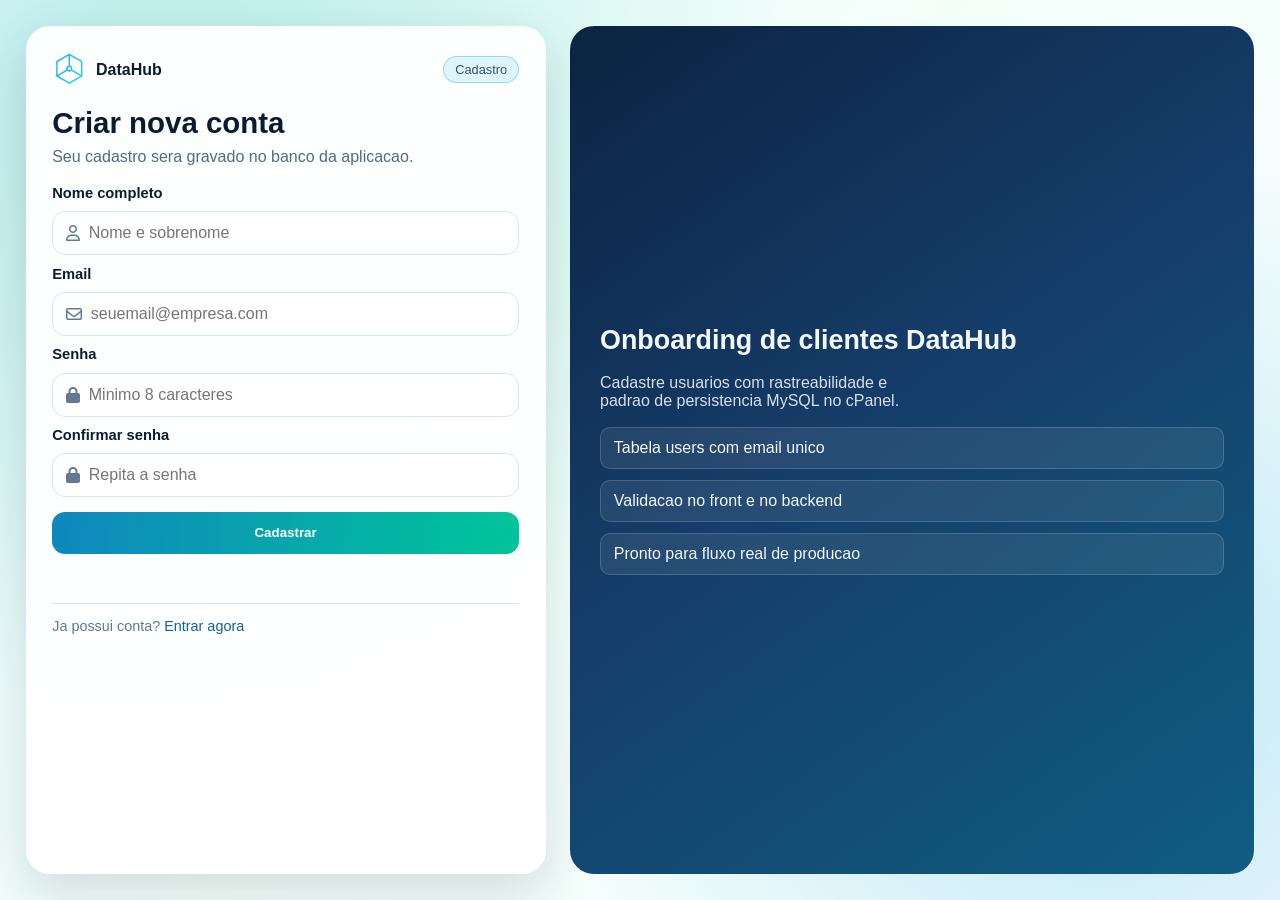
==== cadastro/index.html @ 50fc7774 "feat: Area de longin inserida" ====
<!DOCTYPE html>
<html lang="pt-BR">
<head>
    <meta charset="UTF-8">
    <meta name="viewport" content="width=device-width, initial-scale=1.0">
    <title>DataHub | Cadastro</title>
    <link rel="icon" href="../png/favicon.ico" type="image/x-icon">
    <link rel="stylesheet" href="https://cdnjs.cloudflare.com/ajax/libs/font-awesome/6.4.0/css/all.min.css">
    <link rel="stylesheet" href="../css/auth.css">
</head>
<body>
    <main class="auth-layout">
        <section class="auth-card" aria-labelledby="title-cadastro">
            <div class="brand">
                <a href="../" class="brand-link" aria-label="Voltar para home">
                    <img src="../png/datahub-logo.png" alt="DataHub" onerror="this.style.display='none';">
                    <strong>DataHub</strong>
                </a>
                <span class="badge">Cadastro</span>
            </div>

            <h1 id="title-cadastro">Criar nova conta</h1>
            <p class="subtitle">Seu cadastro sera gravado no banco da aplicacao.</p>

            <form id="registerForm" class="auth-form" novalidate>
                <label for="name">Nome completo</label>
                <div class="field">
                    <i class="fa-regular fa-user"></i>
                    <input id="name" type="text" name="name" placeholder="Nome e sobrenome" autocomplete="name" required>
                </div>

                <label for="email">Email</label>
                <div class="field">
                    <i class="fa-regular fa-envelope"></i>
                    <input id="email" type="email" name="email" placeholder="seuemail@empresa.com" autocomplete="email" required>
                </div>

                <label for="password">Senha</label>
                <div class="field">
                    <i class="fa-solid fa-lock"></i>
                    <input id="password" type="password" name="password" placeholder="Minimo 8 caracteres" autocomplete="new-password" required>
                </div>

                <label for="confirmPassword">Confirmar senha</label>
                <div class="field">
                    <i class="fa-solid fa-lock"></i>
                    <input id="confirmPassword" type="password" name="confirmPassword" placeholder="Repita a senha" autocomplete="new-password" required>
                </div>

                <button type="submit" class="btn-auth">Cadastrar</button>
                <p id="feedback" class="feedback" aria-live="polite"></p>
            </form>

            <div class="card-footer">
                Ja possui conta? <a class="link-inline" href="../login/">Entrar agora</a>
            </div>
        </section>

        <aside class="auth-aside">
            <h2>Onboarding de clientes DataHub</h2>
            <p>Cadastre usuarios com rastreabilidade e padrao de persistencia MySQL no cPanel.</p>
            <div class="auth-points">
                <article>Tabela users com email unico</article>
                <article>Validacao no front e no backend</article>
                <article>Pronto para fluxo real de producao</article>
            </div>
        </aside>
    </main>

    <script src="../js/auth-register.js"></script>
</body>
</html>
---- css/auth.css ----
:root {
    --ink: #0b1b33;
    --ink-soft: #355372;
    --cyan: #06a8dc;
    --mint: #00c59a;
    --bg: #f4fbff;
    --card: #ffffff;
    --line: #d7e5f2;
    --danger: #b23333;
    --ok: #158a58;
}

* {
    margin: 0;
    padding: 0;
    box-sizing: border-box;
}

body {
    min-height: 100vh;
    font-family: "Inter", sans-serif;
    color: var(--ink);
    background:
        radial-gradient(circle at 15% 15%, rgba(0, 197, 154, 0.23), transparent 45%),
        radial-gradient(circle at 85% 75%, rgba(6, 168, 220, 0.24), transparent 42%),
        linear-gradient(130deg, #e9f7ff 0%, #f2fff9 47%, #f8fbff 100%);
}

.auth-layout {
    min-height: 100vh;
    display: grid;
    grid-template-columns: minmax(320px, 520px) minmax(280px, 1fr);
    gap: 1.5rem;
    padding: 1.6rem;
}

.auth-card {
    background: rgba(255, 255, 255, 0.95);
    border: 1px solid rgba(255, 255, 255, 0.85);
    border-radius: 24px;
    box-shadow: 0 20px 50px rgba(11, 27, 51, 0.14);
    padding: 1.6rem;
}

.brand {
    display: flex;
    justify-content: space-between;
    align-items: center;
    margin-bottom: 1.2rem;
}

.brand-link {
    text-decoration: none;
    color: inherit;
    display: inline-flex;
    align-items: center;
    gap: 0.55rem;
}

.brand-link img {
    width: 35px;
    height: 35px;
    object-fit: contain;
    border-radius: 10px;
}

.badge {
    background: rgba(6, 168, 220, 0.12);
    color: var(--ink-soft);
    border: 1px solid rgba(6, 168, 220, 0.35);
    border-radius: 999px;
    padding: 0.3rem 0.68rem;
    font-size: 0.8rem;
}

.auth-card h1 {
    font-size: clamp(1.45rem, 2.3vw, 2rem);
    margin-bottom: 0.45rem;
}

.auth-card .subtitle {
    color: #4f6b86;
    margin-bottom: 1.2rem;
}

.auth-form {
    display: flex;
    flex-direction: column;
    gap: 0.65rem;
}

.auth-form label {
    font-size: 0.92rem;
    font-weight: 700;
}

.field {
    display: flex;
    align-items: center;
    gap: 0.55rem;
    border: 1px solid var(--line);
    border-radius: 13px;
    padding: 0.75rem 0.8rem;
    background: var(--card);
}

.field:focus-within {
    border-color: var(--cyan);
    box-shadow: 0 0 0 4px rgba(6, 168, 220, 0.16);
}

.field i {
    color: #607a95;
}

.field input {
    width: 100%;
    border: none;
    outline: none;
    background: transparent;
    font: inherit;
    color: var(--ink);
}

.form-row {
    display: flex;
    justify-content: space-between;
    align-items: center;
    margin: 0.2rem 0 0.25rem;
    gap: 1rem;
}

.form-row label {
    display: inline-flex;
    gap: 0.45rem;
    align-items: center;
    font-weight: 500;
    color: #4d6680;
}

.form-row a,
.link-inline {
    color: #0b6198;
    text-decoration: none;
    font-size: 0.9rem;
}

.btn-auth {
    margin-top: 0.25rem;
    border: none;
    border-radius: 13px;
    background: linear-gradient(95deg, #0f87be 0%, #00c59a 100%);
    color: #fff;
    font-weight: 700;
    cursor: pointer;
    padding: 0.84rem 1rem;
    transition: transform 0.18s, box-shadow 0.18s;
}

.btn-auth:hover {
    transform: translateY(-1px);
    box-shadow: 0 10px 20px rgba(15, 135, 190, 0.28);
}

.feedback {
    min-height: 1.2rem;
    font-size: 0.88rem;
    margin-top: 0.2rem;
}

.feedback.error { color: var(--danger); }
.feedback.success { color: var(--ok); }

.card-footer {
    border-top: 1px solid var(--line);
    margin-top: 1rem;
    padding-top: 0.9rem;
    color: #5f7891;
    font-size: 0.9rem;
}

.auth-aside {
    border-radius: 24px;
    background: linear-gradient(145deg, #0c2342 0%, #153d69 45%, #0f5d81 100%);
    color: #f3f8ff;
    padding: 1.9rem;
    display: flex;
    flex-direction: column;
    justify-content: center;
    gap: 1.1rem;
}

.auth-aside h2 {
    font-size: clamp(1.3rem, 2.1vw, 1.9rem);
}

.auth-aside p {
    color: rgba(243, 248, 255, 0.87);
    max-width: 36ch;
}

.auth-points {
    display: grid;
    gap: 0.7rem;
}

.auth-points article {
    background: rgba(255, 255, 255, 0.08);
    border: 1px solid rgba(255, 255, 255, 0.16);
    border-radius: 10px;
    padding: 0.68rem 0.8rem;
}

/* Refinamentos visuais apenas da pagina de login */
body.login-page {
    font-family: "Manrope", sans-serif;
}

body.login-page .auth-layout {
    max-width: 1180px;
    margin: 0 auto;
    align-items: center;
    padding: 1rem;
    gap: 1.15rem;
}

body.login-page .auth-card,
body.login-page .auth-aside {
    padding: 1.25rem 1.3rem;
    position: relative;
    overflow: hidden;
    transition: transform 220ms ease, box-shadow 240ms ease, border-color 240ms ease;
}

body.login-page .auth-card::before,
body.login-page .auth-aside::before {
    content: "";
    position: absolute;
    inset: 0;
    background: radial-gradient(circle at 80% 12%, rgba(164, 235, 255, 0.22), rgba(164, 235, 255, 0) 48%);
    opacity: 0;
    transition: opacity 240ms ease;
    pointer-events: none;
}

body.login-page .auth-card:hover,
body.login-page .auth-aside:hover {
    transform: translateY(-3px);
}

body.login-page .auth-card:hover {
    border-color: rgba(12, 143, 191, 0.35);
    box-shadow: 0 18px 34px rgba(7, 30, 56, 0.17);
}

body.login-page .auth-aside:hover {
    border-color: rgba(158, 228, 255, 0.42);
    box-shadow: 0 20px 38px rgba(4, 14, 34, 0.34);
}

body.login-page .auth-card:hover::before,
body.login-page .auth-aside:hover::before {
    opacity: 1;
}

body.login-page .brand-link strong,
body.login-page .auth-card h1,
body.login-page .auth-aside h2 {
    font-family: "Space Grotesk", sans-serif;
}

body.login-page .aside-logo-wrap {
    width: 54px;
    height: 54px;
    border-radius: 14px;
    background: rgba(255, 255, 255, 0.1);
    border: 1px solid rgba(255, 255, 255, 0.24);
    display: flex;
    align-items: center;
    justify-content: center;
}

body.login-page .aside-logo-wrap img {
    width: 35px;
    height: 35px;
    object-fit: contain;
}

body.login-page .auth-aside {
    gap: 0.85rem;
}

body.login-page .auth-aside h2 {
    font-size: clamp(1.2rem, 1.9vw, 1.6rem);
}

body.login-page .auth-aside p {
    font-size: 0.95rem;
}

body.login-page .cloud-visual {
    margin: 0.35rem 0;
    border-radius: 14px;
    border: 1px solid rgba(255, 255, 255, 0.22);
    background: linear-gradient(140deg, rgba(255, 255, 255, 0.12), rgba(157, 232, 255, 0.06));
    min-height: 140px;
    position: relative;
    display: flex;
    align-items: center;
    justify-content: center;
    overflow: hidden;
    box-shadow: inset 0 1px 0 rgba(255, 255, 255, 0.24), 0 10px 24px rgba(3, 12, 29, 0.22);
}

body.login-page .cloud-visual i {
    font-size: clamp(2.7rem, 5.5vw, 4.3rem);
    color: rgba(182, 240, 255, 0.88);
    text-shadow: 0 0 28px rgba(43, 199, 255, 0.35);
    z-index: 2;
}

body.login-page .cloud-dot {
    position: absolute;
    border-radius: 999px;
    background: rgba(194, 242, 255, 0.42);
    filter: blur(0.2px);
}

body.login-page .cloud-dot-1 {
    width: 58px;
    height: 58px;
    top: 26px;
    left: 26px;
}

body.login-page .cloud-dot-2 {
    width: 36px;
    height: 36px;
    right: 40px;
    top: 34px;
}

body.login-page .cloud-dot-3 {
    width: 24px;
    height: 24px;
    right: 70px;
    bottom: 26px;
}

body.login-page .auth-points {
    gap: 0.45rem;
}

body.login-page .auth-points article {
    display: flex;
    align-items: center;
    gap: 0.55rem;
    font-size: 0.9rem;
    padding: 0.58rem 0.7rem;
}

body.login-page .auth-points article i {
    color: #9ee7ff;
}

body.login-page .auth-card .subtitle {
    margin-bottom: 0.9rem;
}

body.login-page .auth-form {
    gap: 0.55rem;
}

body.login-page .card-footer {
    margin-top: 0.8rem;
    padding-top: 0.7rem;
    font-size: 0.84rem;
}

@media (max-width: 980px) {
    .auth-layout {
        grid-template-columns: 1fr;
        padding: 1rem;
    }

    .auth-aside {
        order: -1;
        min-height: 220px;
    }

    body.login-page .auth-layout {
        padding: 0.75rem;
        gap: 0.9rem;
    }

    body.login-page .auth-aside {
        min-height: auto;
        padding: 1rem;
    }

    body.login-page .cloud-visual {
        min-height: 120px;
    }
}
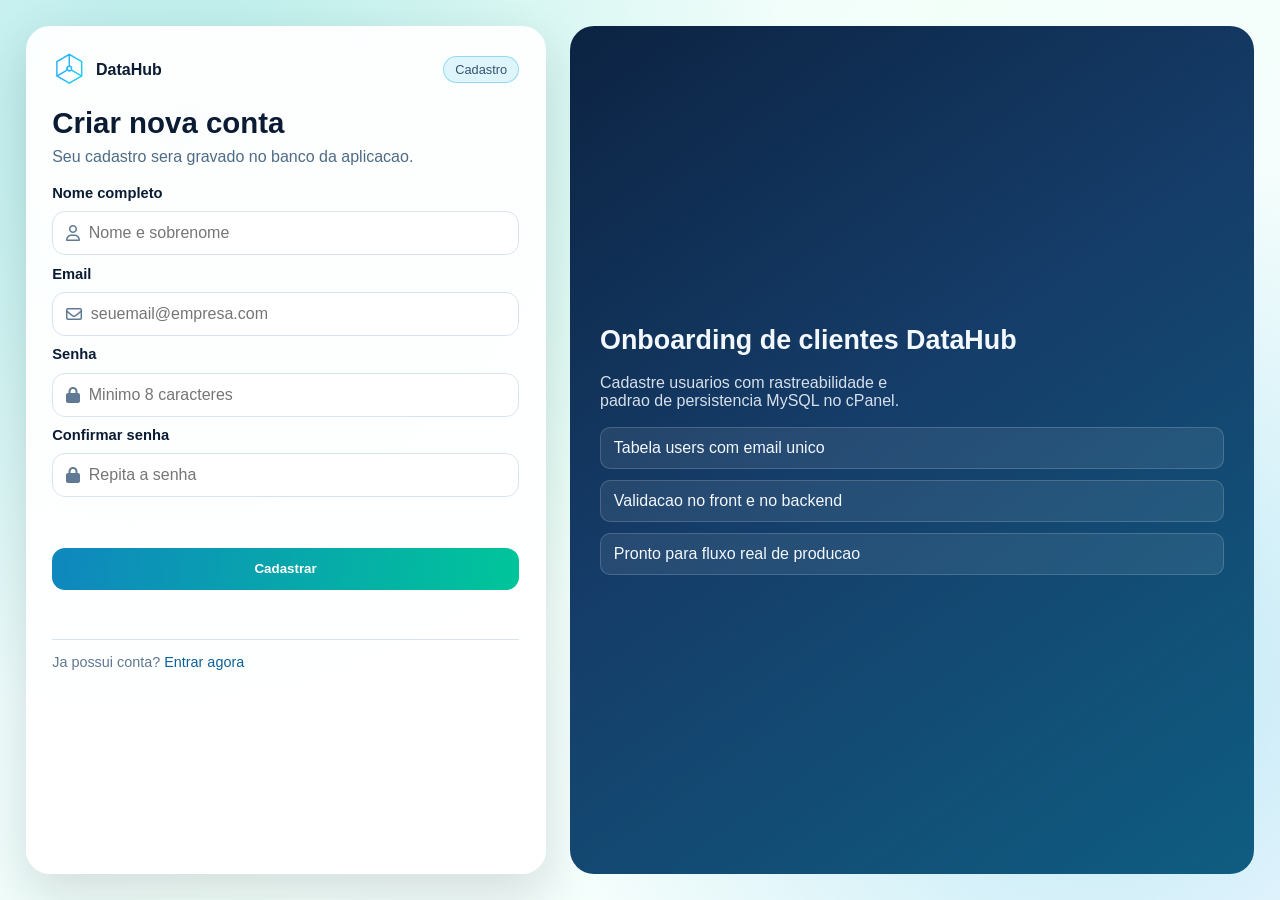
==== commit 8fbd5404: "Security Update - reCAPTCHA insert" ====
--- a/cadastro/index.html
+++ b/cadastro/index.html
@@ -7,6 +7,7 @@
     <link rel="icon" href="../png/favicon.ico" type="image/x-icon">
     <link rel="stylesheet" href="https://cdnjs.cloudflare.com/ajax/libs/font-awesome/6.4.0/css/all.min.css">
     <link rel="stylesheet" href="../css/auth.css">
+    <script src="https://www.google.com/recaptcha/api.js" async defer></script>
 </head>
 <body>
     <main class="auth-layout">
@@ -47,6 +48,10 @@
                     <input id="confirmPassword" type="password" name="confirmPassword" placeholder="Repita a senha" autocomplete="new-password" required>
                 </div>
 
+                <div class="recaptcha-wrapper">
+                    <div class="g-recaptcha" data-sitekey="6LfWz8QsAAAAAC8zmNsx5w-TVh7n8b3E5IXihJOx"></div>
+                </div>
+
                 <button type="submit" class="btn-auth">Cadastrar</button>
                 <p id="feedback" class="feedback" aria-live="polite"></p>
             </form>
--- a/css/auth.css
+++ b/css/auth.css
@@ -179,6 +179,44 @@
     font-size: 0.9rem;
 }
 
+.recaptcha-info {
+    margin-top: 0.8rem;
+    font-size: 0.75rem;
+    color: #7a8fa1;
+    display: flex;
+    align-items: center;
+    gap: 0.4rem;
+    line-height: 1.4;
+    text-align: center;
+}
+
+.recaptcha-info i {
+    color: #06a8dc;
+    font-size: 0.9rem;
+    flex-shrink: 0;
+}
+
+.recaptcha-info a {
+    color: #0b6198;
+    text-decoration: underline;
+    cursor: pointer;
+}
+
+.recaptcha-info a:hover {
+    color: #06a8dc;
+}
+
+.recaptcha-wrapper {
+    margin: 0.8rem 0;
+    display: flex;
+    justify-content: center;
+}
+
+.recaptcha-wrapper .g-recaptcha {
+    transform: scale(0.95);
+    transform-origin: center;
+}
+
 .auth-aside {
     border-radius: 24px;
     background: linear-gradient(145deg, #0c2342 0%, #153d69 45%, #0f5d81 100%);
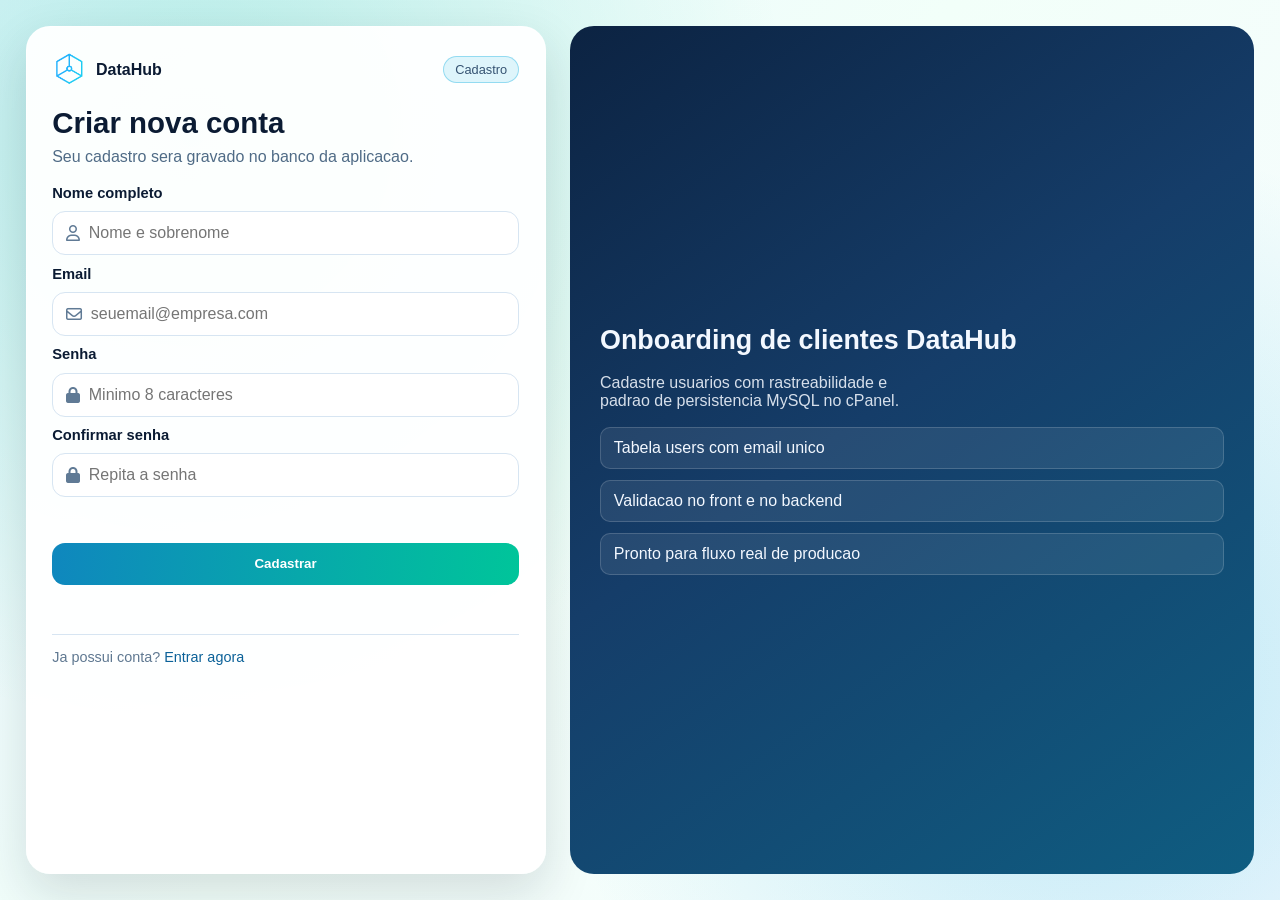
==== commit 3101f0a0: "Security Update - reCAPTCHA debug" ====
--- a/cadastro/index.html
+++ b/cadastro/index.html
@@ -49,7 +49,7 @@
                 </div>
 
                 <div class="recaptcha-wrapper">
-                    <div class="g-recaptcha" data-sitekey="6LfWz8QsAAAAAC8zmNsx5w-TVh7n8b3E5IXihJOx"></div>
+                    <div class="g-recaptcha" data-sitekey="6LfWz8QsAAAAAC8zmNsx5w-TVh7n8b3E5IXihJOx" data-callback="onRegisterRecaptchaSuccess" data-expired-callback="onRegisterRecaptchaExpired" data-error-callback="onRegisterRecaptchaExpired"></div>
                 </div>
 
                 <button type="submit" class="btn-auth">Cadastrar</button>
@@ -72,6 +72,6 @@
         </aside>
     </main>
 
-    <script src="../js/auth-register.js"></script>
+    <script src="../js/auth-register.js?v=20260422-1"></script>
 </body>
 </html>
--- a/css/auth.css
+++ b/css/auth.css
@@ -207,14 +207,15 @@
 }
 
 .recaptcha-wrapper {
-    margin: 0.8rem 0;
-    display: flex;
-    justify-content: center;
+    width: 100%;
+    margin: 0.9rem 0 0.4rem;
+    display: grid;
+    place-items: center;
 }
 
 .recaptcha-wrapper .g-recaptcha {
-    transform: scale(0.95);
-    transform-origin: center;
+    display: inline-block;
+    margin: 0 auto;
 }
 
 .auth-aside {
@@ -440,3 +441,10 @@
         min-height: 120px;
     }
 }
+
+@media (max-width: 420px) {
+    .recaptcha-wrapper .g-recaptcha {
+        transform: scale(0.92);
+        transform-origin: center center;
+    }
+}
